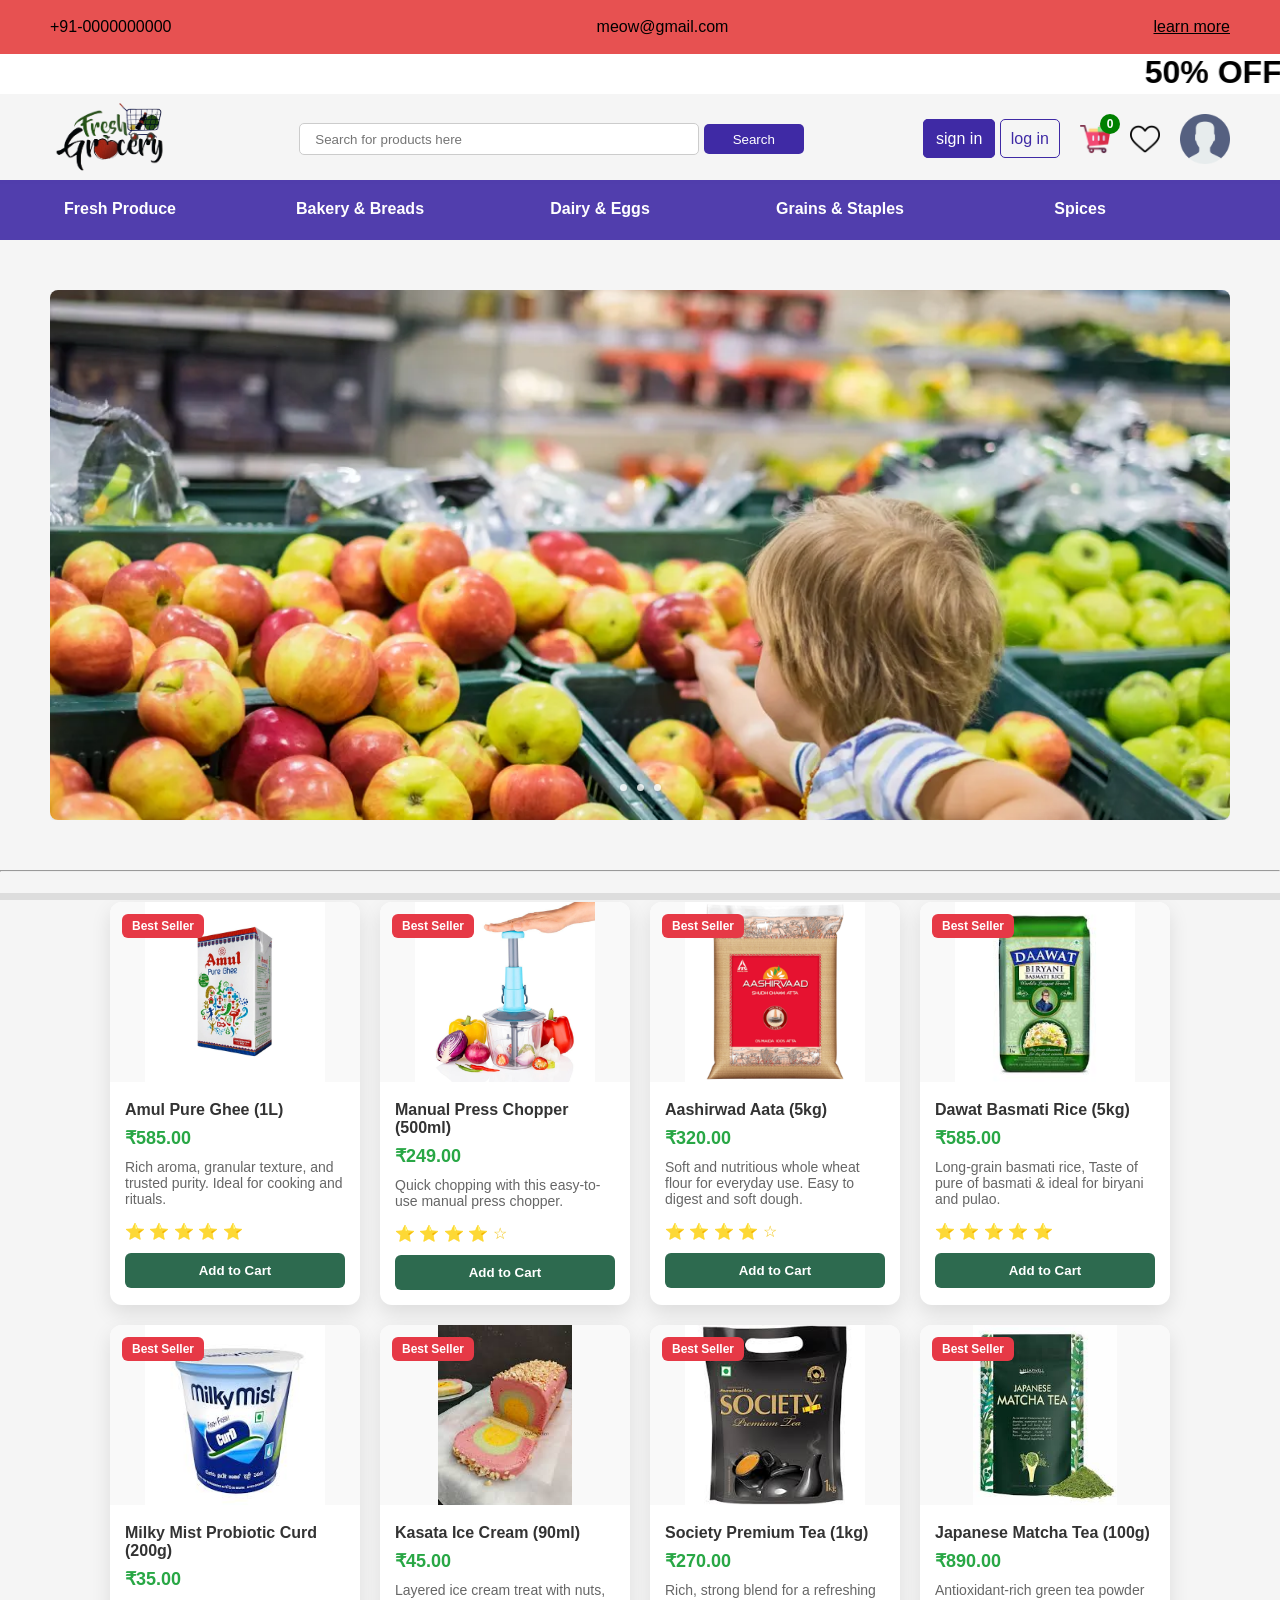
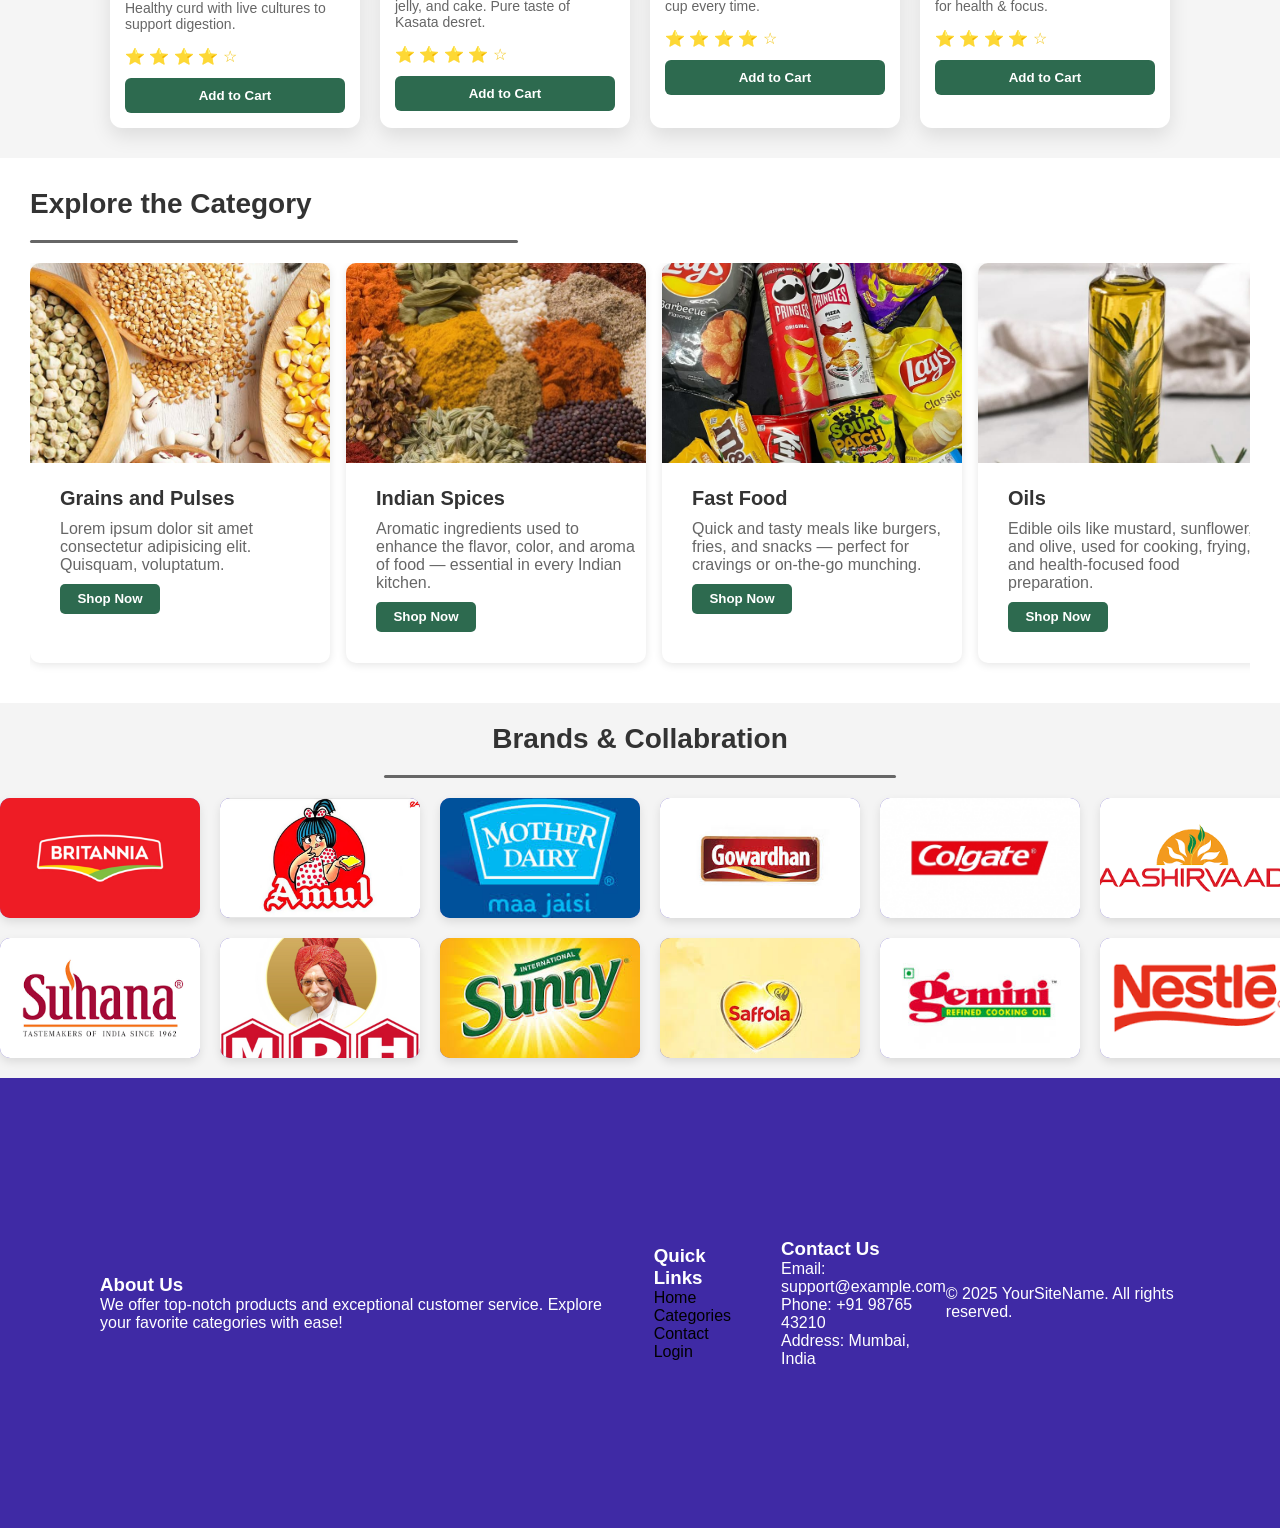
==== index.html @ 2271f82d "dikshita's commit" ====
<!DOCTYPE html>
<html lang="en">

<head>
    <meta charset="UTF-8">
    <meta name="viewport" content="width=device-width, initial-scale=1.0">
    <title>home</title>
</head>
<link rel="stylesheet" href="style.css">

<body>
    <header>
        <div class="top">
            <p><a href="tel:+91-0000000000">+91-0000000000</a></p>
            <p><a href="mailto:meow@gmail.com">meow@gmail.com</a></p>
            <p><a href="know_more.html" style="text-decoration: underline;">learn more</a></p>
        </div>
        <marquee>
            <h1>50% OFF ON 1st PURCHASE || FREE DILIVERY ABOVE 200/- || WISHING YOU ALL A VERY HAPPY INDEPENDENCE DAY
            </h1>
        </marquee>
        <div class="bottom">
            <div class="logo">
                <img src="logo.png" alt="logo">
                <!-- <h1>Grocery in minute</h1> -->
            </div>
            <div class="search">
                <input type="text" id="searchBar" placeholder="Search for products here" class="search-bar">
                <button class="btn" onclick="filterCards()">Search</button>
            </div>
            <div class="user-end">
                <div class="user-links">
                    <a href="#" class="ctn1">sign in</a>
                    <a href="#" class="ctn2">log in</a>
                </div>
                <div class="icons">
                    <a href="#" class="cart">
                        <img src="cart.png" alt="cart">
                        <div class="pop">0</div>
                    </a>
                    <a href="#" class="like"><img src="like.png" alt="like"></a>
                </div>
                <div class="user-profile">
                    <img src="user.png" alt="user profile">
                    <div class="profile-dropdown">
                        <img src="user.png" alt="user profile">
                        <a href="#">Profile</a>
                        <a href="#">Orders</a>
                        <a href="#">Wishlist</a>
                        <a href="#">Settings</a>
                        <a href="#" class="ctn1">Logout</a>
                    </div>
                </div>
            </div>
            <!-- <div class="menu">
                <div class="line1"></div>
                <div class="line2"></div>
                <div class="line3"></div>
            </div> -->
    </header>
    <nav>
        <ul>
            <li><a href="#">Fresh Produce</a></li>
            <li><a href="bakerynbread.html">Bakery & Breads</a></li>
            <li><a href="#">Dairy & Eggs</a></li>
            <li><a href="#">Grains & Staples</a></li>
            <li><a href="#">Spices</a></li>
            <li><a href="#">Snackes</a></li>
            <li><a href="#">Oils & Sauces</a></li>
            <li><a href="#">Sweets & Chocolates</a></li>
            <li><a href="#">Beverages</a></li>
            <li><a href="#">Household Essentails</a></li>
            <li><a href="#">Personal care</a></li>
        </ul>
    </nav>
    <div class="responsive-nav">

    </div>
    <div class="responsive-search search">
        <input type="text" placeholder="Search for products here" class="search-bar" style="width: 50%; padding: 10px;">
        <button class="btn">Search</button>
        <div class="user-links" style="width: 35%;">
            <a href="#" class="btn"
                style="padding: 3px 3px 3px 12px; background-color: white; border:2px solid rgb(63, 42, 165); color:  rgb(63, 42, 165);">sign
                in</a>
            <a href="#" class="btn"
                style="padding: 3px 3px 3px 12px; background-color: white; border:2px solid rgb(63, 42, 165); color:  rgb(63, 42, 165);">log
                in</a>
        </div>
    </div>

    <div class="search-result">
        <div class="product-card" data-keywords="one">
            <div class="best-seller-badge">Best Seller</div>
            <img src="bs1.png" alt="Grocery Product" class="product-image">
            <div class="product-details">
                <div class="product-name">Amul Pure Ghee (1L)</div>
                <div class="product-price">₹585.00</div>
                <p class="description">Rich aroma, granular texture, and trusted purity. Ideal for cooking and
                    rituals.</p>
                <div class="stars">⭐ ⭐ ⭐ ⭐ ⭐</div>
                <button class="add-to-cart">Add to Cart</button>
            </div>
        </div>
        <div class="product-card" data-keywords="two">
            <div class="best-seller-badge">Best Seller</div>
            <img src="bs2.png" alt="Grocery Product" class="product-image">
            <div class="product-details">
                <div class="product-name">Manual Press Chopper (500ml)</div>
                <div class="product-price">₹249.00</div>
                <p class="description">Quick chopping with this easy-to-use manual press chopper.</p>
                <div class="stars">⭐ ⭐ ⭐ ⭐ ☆</div>
                <button class="add-to-cart">Add to Cart</button>
            </div>
        </div>
        <div class="product-card" data-keywords="three">
            <div class="best-seller-badge">Best Seller</div>
            <img src="bs3.png" alt="Aashirwad Aata" class="product-image">
            <div class="product-details">
                <div class="product-name">Aashirwad Aata (5kg)</div>
                <div class="product-price">₹320.00</div>
                <p class="description">Soft and nutritious whole wheat flour for everyday use. Easy to digest and
                    soft dough.</p>
                <div class="stars">⭐ ⭐ ⭐ ⭐ ☆</div>
                <button class="add-to-cart">Add to Cart</button>
            </div>
        </div>

        <div class="product-card" data-keywords="three">
            <div class="best-seller-badge">Best Seller</div>
            <img src="bs4.png" alt="Dawat Rice" class="product-image">
            <div class="product-details">
                <div class="product-name">Dawat Basmati Rice (5kg)</div>
                <div class="product-price">₹585.00</div>
                <p class="description">Long-grain basmati rice, Taste of pure of basmati & ideal for biryani and
                    pulao. </p>
                <div class="stars">⭐ ⭐ ⭐ ⭐ ⭐</div>
                <button class="add-to-cart">Add to Cart</button>
            </div>
        </div>

        <div class="product-card" data-keywords="three">
            <div class="best-seller-badge">Best Seller</div>
            <img src="bs5.png" alt="Milky Mist Probiotic Curd" class="product-image">
            <div class="product-details">
                <div class="product-name">Milky Mist Probiotic Curd (200g)</div>
                <div class="product-price">₹35.00</div>
                <p class="description">Healthy curd with live cultures to support digestion.</p>
                <div class="stars">⭐ ⭐ ⭐ ⭐ ☆</div>
                <button class="add-to-cart">Add to Cart</button>
            </div>
        </div>

        <div class="product-card" data-keywords="three">
            <div class="best-seller-badge">Best Seller</div>
            <img src="bs6.png" alt="Kasata Ice Cream" class="product-image">
            <div class="product-details">
                <div class="product-name">Kasata Ice Cream (90ml)</div>
                <div class="product-price">₹45.00</div>
                <p class="description">Layered ice cream treat with nuts, jelly, and cake. Pure taste of Kasata
                    desret.</p>
                <div class="stars">⭐ ⭐ ⭐ ⭐ ☆</div>
                <button class="add-to-cart">Add to Cart</button>
            </div>
        </div>

        <div class="product-card" data-keywords="three">
            <div class="best-seller-badge">Best Seller</div>
            <img src="bs7.png" alt="Society Tea" class="product-image">
            <div class="product-details">
                <div class="product-name">Society Premium Tea (1kg)</div>
                <div class="product-price">₹270.00</div>
                <p class="description">Rich, strong blend for a refreshing cup every time.</p>
                <div class="stars">⭐ ⭐ ⭐ ⭐ ☆</div>
                <button class="add-to-cart">Add to Cart</button>
            </div>
        </div>

        <div class="product-card" data-keywords="three">
            <div class="best-seller-badge">Best Seller</div>
            <img src="bs8.png" alt="Matcha Tea" class="product-image">
            <div class="product-details">
                <div class="product-name">Japanese Matcha Tea (100g)</div>
                <div class="product-price">₹890.00</div>
                <p class="description">Antioxidant-rich green tea powder for health & focus.</p>
                <div class="stars">⭐ ⭐ ⭐ ⭐ ☆</div>
                <button class="add-to-cart">Add to Cart</button>
            </div>
        </div>

    </div>

    <section class="home-image-slider">
        <div class="slider-wrapper">
            <div class="img-slider">
                <img class="slide" id="slide1" src="s1.png"> <!-- change to image-->
                <img class="slide" id="slide2" src="s2.png">
                <img class="slide" id="slide3" src="s3.png">
            </div>
            <div class="slider-nav">
                <a href="#slide1"></a>
                <a href="#slide2"></a>
                <a href="#slide3"></a>
            </div>
        </div>

    </section>

    <hr>


    <div class="best-seller" id="best-seller">
        <div class="box">
            <div class="product-card" data-keywords="fresh">
                <div class="best-seller-badge">Best Seller</div>
                <img src="bs1.png" alt="Grocery Product" class="product-image">
                <div class="product-details">
                    <div class="product-name">Amul Pure Ghee (1L)</div>
                    <div class="product-price">₹585.00</div>
                    <p class="description">Rich aroma, granular texture, and trusted purity. Ideal for cooking and
                        rituals.</p>
                    <div class="stars">⭐ ⭐ ⭐ ⭐ ⭐</div>
                    <button class="add-to-cart">Add to Cart</button>
                </div>
            </div>
            <div class="product-card" data-keywords="organic">
                <div class="best-seller-badge">Best Seller</div>
                <img src="bs2.png" alt="Grocery Product" class="product-image">
                <div class="product-details">
                    <div class="product-name">Manual Press Chopper (500ml)</div>
                    <div class="product-price">₹249.00</div>
                    <p class="description">Quick chopping with this easy-to-use manual press chopper.</p>
                    <div class="stars">⭐ ⭐ ⭐ ⭐ ☆</div>
                    <button class="add-to-cart">Add to Cart</button>
                </div>
            </div>
            <div class="product-card" data-keywords="tomatoes">
                <div class="best-seller-badge">Best Seller</div>
                <img src="bs3.png" alt="Aashirwad Aata" class="product-image">
                <div class="product-details">
                    <div class="product-name">Aashirwad Aata (5kg)</div>
                    <div class="product-price">₹320.00</div>
                    <p class="description">Soft and nutritious whole wheat flour for everyday use. Easy to digest and
                        soft dough.</p>
                    <div class="stars">⭐ ⭐ ⭐ ⭐ ☆</div>
                    <button class="add-to-cart">Add to Cart</button>
                </div>
            </div>

            <div class="product-card">
                <div class="best-seller-badge">Best Seller</div>
                <img src="bs4.png" alt="Dawat Rice" class="product-image">
                <div class="product-details">
                    <div class="product-name">Dawat Basmati Rice (5kg)</div>
                    <div class="product-price">₹585.00</div>
                    <p class="description">Long-grain basmati rice, Taste of pure of basmati & ideal for biryani and
                        pulao. </p>
                    <div class="stars">⭐ ⭐ ⭐ ⭐ ⭐</div>
                    <button class="add-to-cart">Add to Cart</button>
                </div>
            </div>

            <div class="product-card">
                <div class="best-seller-badge">Best Seller</div>
                <img src="bs5.png" alt="Milky Mist Probiotic Curd" class="product-image">
                <div class="product-details">
                    <div class="product-name">Milky Mist Probiotic Curd (200g)</div>
                    <div class="product-price">₹35.00</div>
                    <p class="description">Healthy curd with live cultures to support digestion.</p>
                    <div class="stars">⭐ ⭐ ⭐ ⭐ ☆</div>
                    <button class="add-to-cart">Add to Cart</button>
                </div>
            </div>

            <div class="product-card">
                <div class="best-seller-badge">Best Seller</div>
                <img src="bs6.png" alt="Kasata Ice Cream" class="product-image">
                <div class="product-details">
                    <div class="product-name">Kasata Ice Cream (90ml)</div>
                    <div class="product-price">₹45.00</div>
                    <p class="description">Layered ice cream treat with nuts, jelly, and cake. Pure taste of Kasata
                        desret.</p>
                    <div class="stars">⭐ ⭐ ⭐ ⭐ ☆</div>
                    <button class="add-to-cart">Add to Cart</button>
                </div>
            </div>

            <div class="product-card">
                <div class="best-seller-badge">Best Seller</div>
                <img src="bs7.png" alt="Society Tea" class="product-image">
                <div class="product-details">
                    <div class="product-name">Society Premium Tea (1kg)</div>
                    <div class="product-price">₹270.00</div>
                    <p class="description">Rich, strong blend for a refreshing cup every time.</p>
                    <div class="stars">⭐ ⭐ ⭐ ⭐ ☆</div>
                    <button class="add-to-cart">Add to Cart</button>
                </div>
            </div>

            <div class="product-card">
                <div class="best-seller-badge">Best Seller</div>
                <img src="bs8.png" alt="Matcha Tea" class="product-image">
                <div class="product-details">
                    <div class="product-name">Japanese Matcha Tea (100g)</div>
                    <div class="product-price">₹890.00</div>
                    <p class="description">Antioxidant-rich green tea powder for health & focus.</p>
                    <div class="stars">⭐ ⭐ ⭐ ⭐ ☆</div>
                    <button class="add-to-cart">Add to Cart</button>
                </div>
            </div>

        </div>
    </div>

    <div class="shopping-categories">
        <h1>Explore the Category</h1>
        <div class="line"></div>
        <div class="slider">
            <div class="category">
                <img src="c1.png" alt="Category 1">
                <div class="content-box">
                    <h3>Grains and Pulses</h3>
                    <p>Lorem ipsum dolor sit amet consectetur adipisicing elit. Quisquam, voluptatum.</p>
                    <button class="btn">Shop Now</button>
                </div>
            </div>
            <div class="category">
                <img src="c2.png" alt="Category 2">
                <div class="content-box">
                    <h3>Indian Spices</h3>
                    <p>Aromatic ingredients used to enhance the flavor, color, and aroma of food — essential in every
                        Indian kitchen.</p>
                    <button class="btn">Shop Now</button>
                </div>
            </div>
            <div class="category">
                <img src="c3.png" alt="Category 3">
                <div class="content-box">
                    <h3>Fast Food</h3>
                    <p>Quick and tasty meals like burgers, fries, and snacks — perfect for cravings or on-the-go
                        munching.</p>
                    <button class="btn">Shop Now</button>
                </div>
            </div>
            <div class="category">
                <img src="c4.png" alt="Category 4">
                <div class="content-box">
                    <h3>Oils</h3>
                    <p>Edible oils like mustard, sunflower, and olive, used for cooking, frying, and health-focused food
                        preparation.</p>
                    <button class="btn">Shop Now</button>
                </div>
            </div>
            <div class="category">
                <img src="c5.png" alt="Category 5">
                <div class="content-box">
                    <h3>Sweets</h3>
                    <p>Traditional and modern desserts made with love — from laddoos to chocolates, perfect for every
                        celebration.</p>
                    <button class="btn">Shop Now</button>
                </div>
            </div>
            <div class="category">
                <img src="c6.png" alt="Category 1">
                <div class="content-box">
                    <h3>Juices</h3>
                    <p>Refreshing drinks made from fruits and vegetables — rich in vitamins and great for hydration.</p>
                    <button class="btn">Shop Now</button>
                </div>
            </div>
            <div class="category">
                <img src="c7.png" alt="Category 2">
                <div class="content-box">
                    <h3>Home Cleaning Products</h3>
                    <p>Home Cleaning Products</p>
                    <button class="btn">Shop Now</button>
                </div>
            </div>
            <div class="category">
                <img src="c8.png" alt="Category 3">
                <div class="content-box">
                    <h3>Skin Care</h3>
                    <p>Products designed to nourish, protect, and enhance your skin — from moisturizers to herbal face
                        packs.</p>
                    <button class="btn">Shop Now</button>
                </div>
            </div>
        </div>
    </div>

    <section class="auto-scroll-slider">
        <h1>Brands & Collabration</h1>
        <div class="line"></div>
        <div class="scroll-track" id="scroll-track">
            <div class="card"><img src="b1.png" alt=""></div>
            <div class="card"><img src="b2.png" alt=""></div>
            <div class="card"><img src="b3.png" alt=""></div>
            <div class="card"><img src="b4.png" alt=""></div>
            <div class="card"><img src="b5.png" alt=""></div>
            <div class="card"><img src="b6.png" alt=""></div>
            <div class="card"><img src="b7.png" alt=""></div>
            <div class="card"><img src="b8.png" alt=""></div>
            <div class="card"><img src="b9.png" alt=""></div>
            <div class="card"><img src="b10.png" alt=""></div>
            <div class="card"><img src="b1.png" alt=""></div>
            <div class="card"><img src="b2.png" alt=""></div>
            <div class="card"><img src="b3.png" alt=""></div>
            <div class="card"><img src="b4.png" alt=""></div>
            <div class="card"><img src="b5.png" alt=""></div>
            <div class="card"><img src="b6.png" alt=""></div>
            <div class="card"><img src="b7.png" alt=""></div>
            <div class="card"><img src="b8.png" alt=""></div>
            <div class="card"><img src="b9.png" alt=""></div>
            <div class="card"><img src="b10.png" alt=""></div>
        </div>
        <div class="scroll-track2" id="scroll-track">
            <div class="card"><img src="b10.png" alt=""></div>
            <div class="card"><img src="b12.png" alt=""></div>
            <div class="card"><img src="b13.png" alt=""></div>
            <div class="card"><img src="b14.png" alt=""></div>
            <div class="card"><img src="b15.png" alt=""></div>
            <div class="card"><img src="b16.png" alt=""></div>
            <div class="card"><img src="b17.png" alt=""></div>
            <div class="card"><img src="b18.png" alt=""></div>
            <div class="card"><img src="b19.png" alt=""></div>
            <div class="card"><img src="b20.png" alt=""></div>
            <div class="card"><img src="b10.png" alt=""></div>
            <div class="card"><img src="b12.png" alt=""></div>
            <div class="card"><img src="b13.png" alt=""></div>
            <div class="card"><img src="b14.png" alt=""></div>
            <div class="card"><img src="b15.png" alt=""></div>
            <div class="card"><img src="b16.png" alt=""></div>
            <div class="card"><img src="b17.png" alt=""></div>
            <div class="card"><img src="b18.png" alt=""></div>
            <div class="card"><img src="b19.png" alt=""></div>
            <div class="card"><img src="b20.png" alt=""></div>
        </div>
    </section>

    <footer class="site-footer">
        <div class="footer-container">
            <div class="footer-section about">
                <h3>About Us</h3>
                <p>We offer top-notch products and exceptional customer service. Explore your favorite categories with
                    ease!</p>
            </div>

            <div class="footer-section links">
                <h3>Quick Links</h3>
                <ul>
                    <li><a href="#">Home</a></li>
                    <li><a href="#">Categories</a></li>
                    <li><a href="#">Contact</a></li>
                    <li><a href="#">Login</a></li>
                </ul>
            </div>

            <div class="footer-section contact">
                <h3>Contact Us</h3>
                <p>Email: support@example.com</p>
                <p>Phone: +91 98765 43210</p>
                <p>Address: Mumbai, India</p>
            </div>
        </div>

        <div class="footer-bottom">
            <p>&copy; 2025 YourSiteName. All rights reserved.</p>
        </div>
    </footer>
    <div class="progress-container">
        <div class="progress-bar" id="progressBar"></div>
    </div>

    <script>
        document.addEventListener("DOMContentLoaded", function () {
            const menu = document.querySelector(".menu");
            const nav = document.querySelector("nav");

            if (menu) {
                menu.addEventListener("click", () => {
                    nav.classList.toggle("active");
                });
            }

            window.addEventListener("scroll", () => {
                const scrollTop = document.documentElement.scrollTop || document.body.scrollTop;
                const scrollHeight = document.documentElement.scrollHeight - document.documentElement.clientHeight;
                const scrollPercent = (scrollTop / scrollHeight) * 100;
                document.getElementById('progressBar').style.width = scrollPercent + '%';
            });

            // Enhanced search functionality
            const searchBar = document.getElementById("searchBar");
            const searchBtn = document.querySelector(".search .btn");
            
            if (searchBar && searchBtn) {
                searchBtn.addEventListener("click", filterCards);
                searchBar.addEventListener("keyup", function(event) {
                    if (event.key === "Enter") {
                        filterCards();
                    }
                });
            }
        });

        function filterCards() {
            const input = document.getElementById("searchBar").value.toLowerCase().trim();
            const allCards = document.querySelectorAll(".product-card");
            const searchResultSection = document.querySelector(".search-result");
            let hasMatches = false;

            allCards.forEach(card => {
                const keywords = card.getAttribute("data-keywords") ? card.getAttribute("data-keywords").toLowerCase() : "";
                const productName = card.querySelector(".product-name") ? card.querySelector(".product-name").textContent.toLowerCase() : "";
                const productDesc = card.querySelector(".description") ? card.querySelector(".description").textContent.toLowerCase() : "";
                
                if (keywords.includes(input) || productName.includes(input) || productDesc.includes(input)) {
                    card.style.display = "block";
                    hasMatches = true;
                } else {
                    card.style.display = "none";
                }
            });

            // Show/hide search results section based on input
            if (searchResultSection) {
                if (input.length > 0) {
                    searchResultSection.style.display = "block";
                    if (!hasMatches) {
                        searchResultSection.innerHTML = '<p class="no-results">No products found matching your search.</p>';
                    }
                } else {
                    searchResultSection.style.display = "none";
                }
            }
        }
    </script>
</body>
</html>
---- style.css ----
@import url('https://fonts.googleapis.com/css2?family=Ancizar+Serif:ital,wght@0,300..900;1,300..900&family=Grand+Hotel&display=swap');

* {
    padding: 0;
    margin: 0;
    box-sizing: border-box;
    font-family: 'Segoe UI', sans-serif;
}

.line {
    width: 40%;
    height: 3px;
    border-radius: 1rem;
    background-color: #666;
    margin: 20px auto;
    margin-left: 0;
}

li {
    list-style: none;
}

a {
    text-decoration: none;
    color: black;
}

header {
    width: 100%;
    height: 180px;

}

header .top {
    width: 100%;
    height: 30%;
    display: flex;
    justify-content: space-between;
    align-items: center;
    padding: 10px 50px;
    background-color: rgb(231, 81, 81);
}
header marquee{
    height: 20%;
    width: 100%;
}

header .bottom {
    width: 100%;
    height: 50%;
    display: flex;
    justify-content: space-between;
    align-items: center;
    padding: 10px 50px;
    background-color: whitesmoke;
}

header .logo img {
    width: 130px;
    height: auto;
}

header .logo h1 {
    font-family: "Grand Hotel", cursive;
    word-spacing: 4px;
    font-weight: 1000;
    font-style: normal;
}

header .user-end {
    display: flex;
    align-items: center;
    gap: 20px;
}

.search-bar {
    width: 400px;
    height: 30px;
    border-radius: 5px;
    border: 1px solid #ccc;
    padding: 15px;
}

.icons {
    display: flex;
    align-items: center;
    gap: 20px;
}

.cart {
    width: 30px;
    height: 30px;
    border-radius: 50%;
    display: flex;
    justify-content: center;
    align-items: center;
}

.cart img {
    width: 100%;
    height: 100%;
}

.icons {
    display: flex;
    gap: 20px;
    align-items: center;
    position: relative;
}

.icons a {
    position: relative;
    display: inline-block;
}

.icons img {
    width: 30px;
    height: 30px;
}

.pop {
    position: absolute;
    top: -10px;
    right: -10px;
    background-color: green;
    color: white;
    font-size: 12px;
    font-weight: bold;
    border-radius: 50%;
    width: 20px;
    height: 20px;
    display: flex;
    align-items: center;
    justify-content: center;
}


.like {
    width: 30px;
    height: 30px;
    border-radius: 50%;
    display: flex;
    justify-content: center;
    align-items: center;
}

.like img {
    width: 100%;
    height: 100%;
}

.user-profile {
    width: 50px;
    height: 50px;
    border-radius: 50%;
    display: flex;
    justify-content: center;
    align-items: center;
}

.menu {
    display: none;
    width: 25px;
    height: 50px;
    cursor: pointer;
    border-radius: 2rem;
    margin-top: 20px;
}

.line1,
.line2,
.line3 {
    width: 100%;
    height: 2px;
    background: #000;
    margin: 5px 0;
}

.search-result{
    background-color: white;
    height: auto;
    width: 100%;
    display: none;
}


@media (max-width: 768px) {


    header {
        width: 100%;
        height: 80px;

    }

    header .bottom {
        width: 100%;
    }

    header .logo img {
        width: 100px;
    }

    header .user-end {
        display: none;
    }

    .search {
        display: flex;
        gap: 10px;
    }

    .search-bar {
        width: 50%;
    }

    .like {
        display: none;
    }

    .menu {
        display: block;
    }

    .line1,
    .line2,
    .line3 {
        display: block;
    }

    .menu {
        display: block;
    }

    .line1,
    .line2,
    .line3 {
        display: block;
    }



}


.user-profile img {
    width: 100%;
    height: 100%;
}

.profile-dropdown {
    display: none;
    width: 200px;
    height: 350px;
    position: absolute;
    top: 60px;
    right: 50px;
    z-index: 20;
    background-color: white;
    border-radius: 5px;
    box-shadow: 0 2px 10px rgba(0, 0, 0, 0.1);
    padding: 30px;
}

.profile-dropdown img {
    height: 100px;
    width: 100px;
}

.profile-dropdown a {
    color: #000;
    font-weight: 600;
    font-size: 18px;
}


.user-profile:hover .profile-dropdown {
    display: flex;
    flex-direction: column;
    align-items: center;
    justify-content: center;
    gap: 20px;
}


.btn {
    width: 100px;
    height: 30px;
    border-radius: 5px;
    border: none;
    background-color: rgb(63, 42, 165);
    color: white;
    cursor: pointer;

}

.ctn1 {
    width: 100px;
    height: 30px;
    border-radius: 5px;
    border: 1px solid rgb(63, 42, 165);
    background-color: rgb(63, 42, 165);
    color: white;
    cursor: pointer;
    padding: 10px 12px;
}

.ctn1:hover {
    background-color: rgb(42, 63, 165);
}

.ctn2 {
    width: 100px;
    height: 30px;
    border-radius: 5px;
    border: 1px solid rgb(63, 42, 165);
    background-color: none;
    color: rgb(63, 42, 165);
    cursor: pointer;
    padding: 10px;
}

nav {
    width: 100%;
    height: 60px;
    background-color: rgba(63, 42, 165, 0.9);
    position: sticky;
    top: 0;
    z-index: 10;
    overflow-x: auto;
    white-space: nowrap;
    scrollbar-width: none;
    /* Firefox */
    -ms-overflow-style: none;
    /* IE and Edge */
    display: flex;
    align-items: center;
}


nav ul {
    display: flex;
    flex-wrap: nowrap;
    height: 100%;
    padding: 20px;
    align-items: center;
    gap: 40px;
}

nav ul li {
    width: 200px;
    height: 100%;
    text-align: center;
}

nav ul li a {
    font-weight: 800;
    color: white;
    width: 100%;
    height: 100%;
}

.responsive-search {
    display: none;
}

.home-image-slider {
    width: 100%;
    height: 70vh;
    background-color: whitesmoke;
    padding: 50px;
    position: relative;

}

.slider-wrapper {
    width: 100%;
    height: 100%;
    display: flex;
    align-items: center;
    justify-content: center;
    overflow: hidden;
    position: relative;
}

.img-slider {
    width: 100%;
    height: 100%;
    scrollbar-width: none;
    -ms-overflow-style: none;
    display: flex;
    overflow-x: auto;
    aspect-ratio: 16/9;
    scroll-snap-type: x mandatory;
    border-radius: 0.5rem;
    box-shadow: 0 1.5px 3px rgba(0, 0, 0, 0.1);
}

.slider-nav {
    position: absolute;
    top: 90%;
    left: 0;
    right: 0;
    bottom: 5px;
    display: flex;
    align-items: flex-end;
    justify-content: center;
    gap: 10px;
    transform: translateY(-50%);
}

.slider-nav a {
    width: 7px;
    height: 7px;
    background-color: rgba(255, 255, 255, 0.8);
    border-radius: 50%;
    display: flex;
    justify-content: center;
    align-items: center;
    box-shadow: 0 1.5px 3px rgba(0, 0, 0, 0.1);
    transition: all 0.3s ease;
}

.slider-nav a:hover {
    background-color: #757474;
}

.slider-nav a.active {
    background-color: #333;
}

.home-image-slider img {
    flex: 1 0 100%;
    scroll-snap-align: start;
    width: 100%;
    height: 100%;
    object-fit: cover;
}





.shopping-categories {
    padding: 30px;
}

.shopping-categories h1 {
    font-size: 28px;
    margin-bottom: 20px;
    text-align: left;
    color: #333;
}

.slider {
    display: flex;
    overflow-x: auto;
    scroll-behavior: smooth;
    gap: 16px;
    padding-bottom: 10px;
    scrollbar-width: none;
    -ms-overflow-style: none;
}

.category {
    flex: 0 0 auto;
    width: 150px;
    background: white;
    border-radius: 10px;
    box-shadow: 0 2px 8px rgba(0, 0, 0, 0.1);
    text-align: center;
    padding: 10px;
}

.best-seller {
    padding: 30px;
    background-color: whitesmoke;
}

.product-card {
    width: 250px;
    background-color: #fff;
    border-radius: 12px;
    box-shadow: 0 8px 20px rgba(0, 0, 0, 0.1);
    overflow: hidden;
    position: relative;
    transition: transform 0.2s;
}

.product-card:hover {
    transform: translateY(-5px);
}

.best-seller-badge {
    position: absolute;
    top: 12px;
    left: 12px;
    background-color: #e63946;
    color: #fff;
    padding: 5px 10px;
    font-size: 12px;
    font-weight: bold;
    border-radius: 6px;
}

.product-image {
    width: 100%;
    height: 180px;
    object-fit: contain;
    background-color: #f9f9f9;
}

.product-details {
    padding: 15px;
}

.product-name {
    font-size: 16px;
    font-weight: 600;
    margin-bottom: 8px;
    color: #333;
}

.product-price {
    color: #28a745;
    font-size: 18px;
    font-weight: bold;
    margin-bottom: 10px;
}

.stars {
    color: #f1c40f;
    margin-bottom: 12px;
}

.description {
    font-size: 14px;
    color: #666;
    margin-bottom: 15px;
}

.add-to-cart {
    display: block;
    width: 100%;
    padding: 10px;
    background-color: #2d6a4f;
    color: white;
    text-align: center;
    border: none;
    border-radius: 6px;
    cursor: pointer;
    font-weight: 600;
    transition: background-color 0.2s;
}

.add-to-cart:hover {
    background-color: #1b4332;
}

.best-seller h1 {
    font-size: 28px;
    margin-bottom: 20px;
    text-align: center;
    color: #333;
}

.best-seller .box {
    display: flex;
    flex-wrap: wrap;
    justify-content: center;
    gap: 20px;
}

.category {
    width: 300px;
    height: 400px;
    padding: 0;
}

.category img {
    width: 100%;
    height: 50%;
    border-radius: 10px 10px 0 0;
    object-fit: cover;
}

.category .content-box {
    padding: 10px;
    padding-left: 30px;
    text-align: left;
}

.category h3 {
    font-size: 20px;
    margin: 10px 0;
    color: #333;
}

.category p {
    font-size: 16px;
    color: #666;
    margin-bottom: 10px;
}

.category .btn {
    width: 100px;
    height: 30px;
    border-radius: 5px;
    border: none;
    background-color: #2d6a4f;
    color: white;
    font-weight: bold;
    cursor: pointer;
    text-align: center;
    line-height: 30px;
}






/* Main container */
.auto-scroll-slider {
    width: 100%;
    overflow: hidden;
    background: #f4f4f4;
    padding: 20px 0;
}

.auto-scroll-slider h1 {
    font-size: 28px;
    margin-bottom: 20px;
    text-align: center;
    color: #333;
    padding: 0 20px;
}

.auto-scroll-slider .line {
    width: 40%;
    height: 3px;
    border-radius: 1rem;
    background-color: #666;
    margin: 20px auto;
}

/* Scroll track that slides */
.scroll-track {
    display: flex;
    gap: 20px;
    animation: scrollLeft 50s linear infinite;
    width: max-content;
    margin: 20px 0;
}

.scroll-track2 {
    display: flex;
    gap: 20px;
    animation: scrollRight 50s linear infinite;
    width: max-content;
}

/* Individual items */
.card {
    flex: 0 0 auto;
    width: 200px;
    height: 120px;
    background-color: #6a5acd;
    color: white;
    font-weight: bold;
    font-size: 18px;
    display: flex;
    align-items: center;
    justify-content: center;
    border-radius: 10px;
    box-shadow: 0 4px 10px rgba(0, 0, 0, 0.1);
    white-space: nowrap;
}

.auto-scroll-slider .card img {
    width: 100%;
    height: 100%;
    border-radius: 10px;
    object-fit: cover;
}

/* Pause animation on hover */
.auto-scroll-slider:hover .scroll-track {
    animation-play-state: paused;
}

.auto-scroll-slider:hover .scroll-track2 {
    animation-play-state: paused;
}

/* Keyframes for horizontal scrolling */
@keyframes scrollLeft {
    0% {
        transform: translateX(0);
    }

    100% {
        transform: translateX(-50%);
    }
}

@keyframes scrollRight {
    0% {
        transform: translateX(-50%);
    }

    100% {
        transform: translateX(0);
    }
}



footer {
    width: 100%;
    height: 50vh;
    background-color: rgb(63, 42, 165);
    color: white;
    padding: 30px 100px;
    display: flex;
    justify-content: center;
    align-items: center;
}

footer .footer-container {
    width: 100%;
    display: flex;
    justify-content: space-between;
    align-items: center;
    gap: 50px;
}

.progress-container {
    position: fixed;
    bottom: 0;
    left: 0;
    width: 100%;
    height: 7px;
    background: #ddd;
    z-index: 1000;
}

.progress-bar {
    height: 100%;
    width: 0%;
    background: linear-gradient(to right, skyblue, blue);
    transition: width 0.1s ease-out;
}


/* Add at the bottom of your current CSS */

@media (max-width: 992px) {
    header {
        height: 200px;
    }
    header .top {
        padding: 1px 10px;
        gap: 10px;
    }

    header a {
        font-size: small;
    }

    header .bottom {
        
        padding: 1px 20px;

    }

    .search {
        display: none;
    }

    header .user-end {
        display: flex;
        gap: 10px;

    }

    header .user-end img {
        width: 30px;
        height: 30px;
    }

    .user-links {
        display: none;
    }

    .responsive-search .user-links {
        display: flex;
        align-items: center;
        gap: 10px;
    }

    .search-bar {
        width: 100%;
    }



    nav {
        height: auto;
        padding-bottom: 5px;
    }

    .responsive-search {
        display: flex;
        width: 100%;
        display: flex;
        align-items: center;
        justify-content: center;
        padding: 5px 5px;
    }


    .slider {
        gap: 10px;
    }

    .category {
        width: 80%;
    }

    footer {
        flex-direction: column;
        padding: 30px 40px;
        height: auto;
        text-align: center;
    }

    .footer-container {
        flex-direction: column;
        gap: 20px;

    }

    .slider-wrapper {
        padding: 10px;
    }

    .home-image-slider {
        padding: 0px;
        height: auto;
    }


    nav ul {
        padding: 0;
    }

    nav ul li {
        width: auto;
        padding: 10px 20px;
    }

    nav a {
        font-size: 16px;
        font-weight: 100;
    }
}
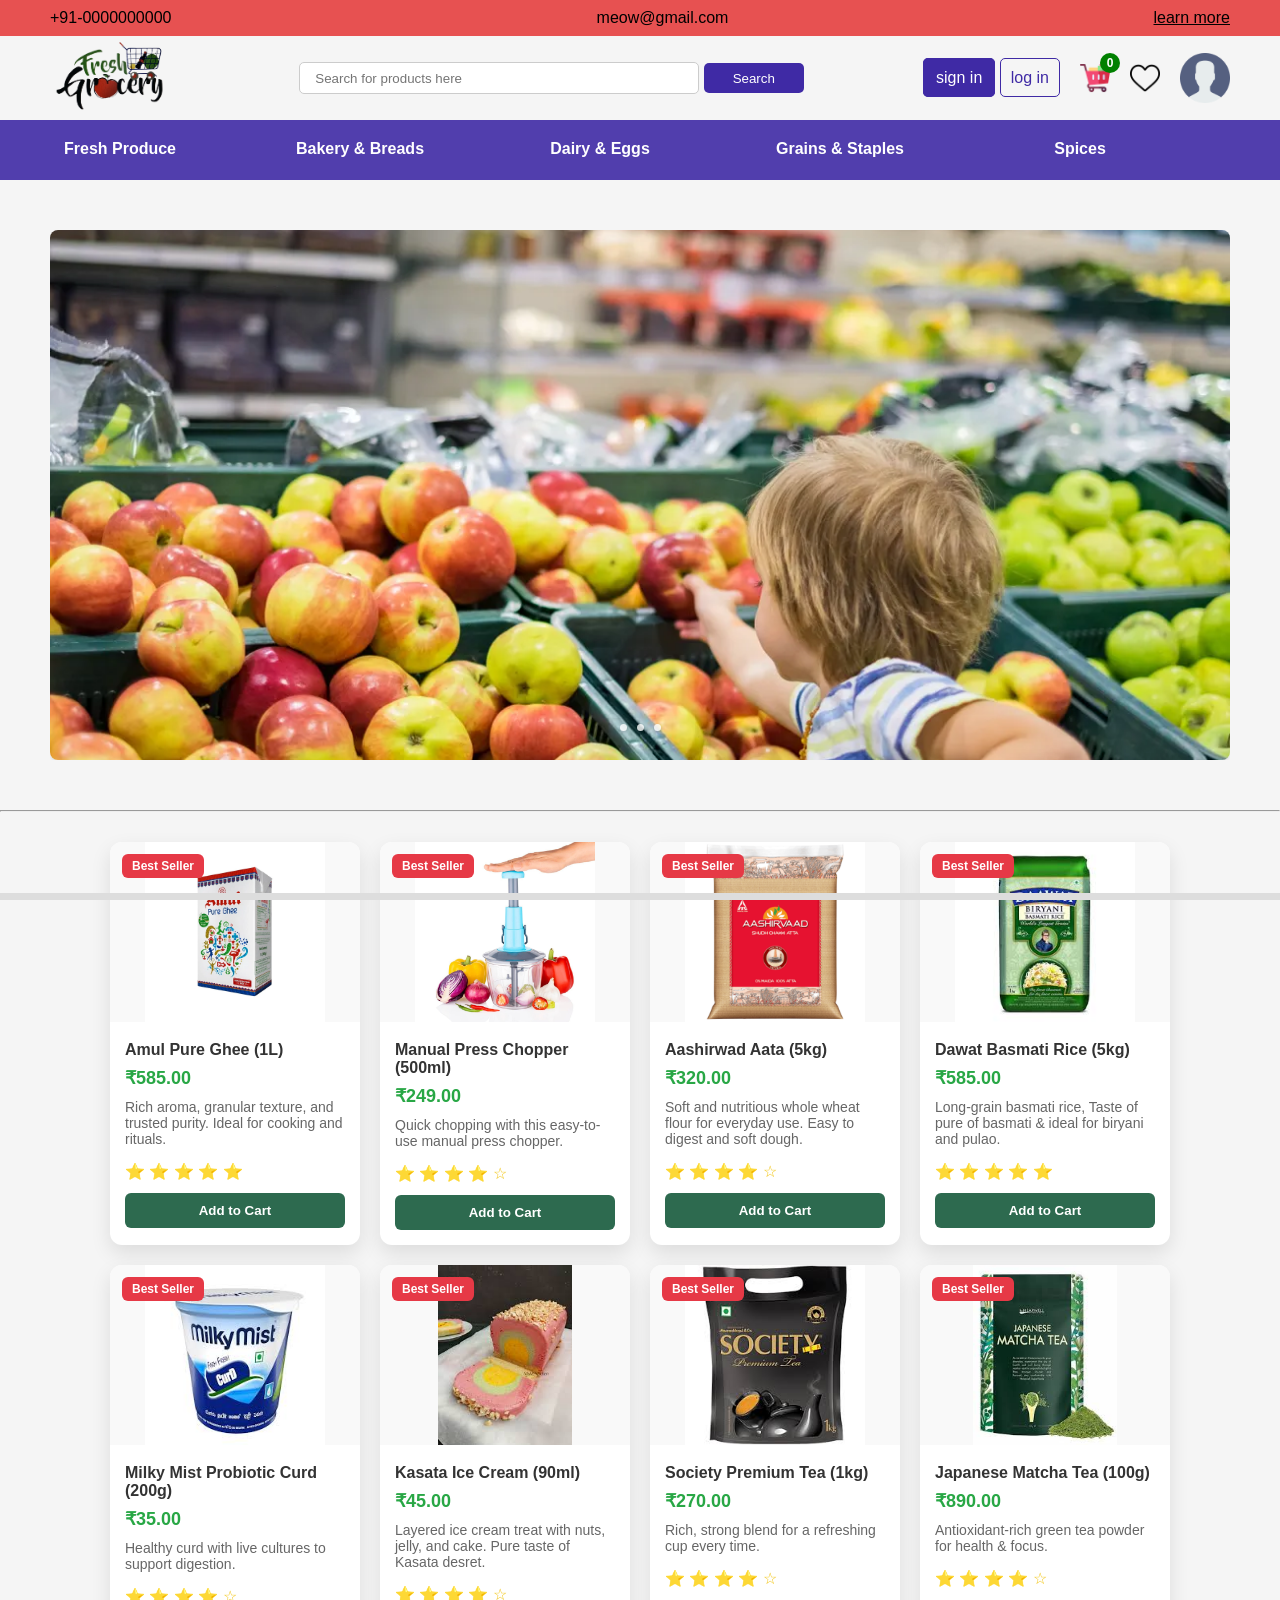
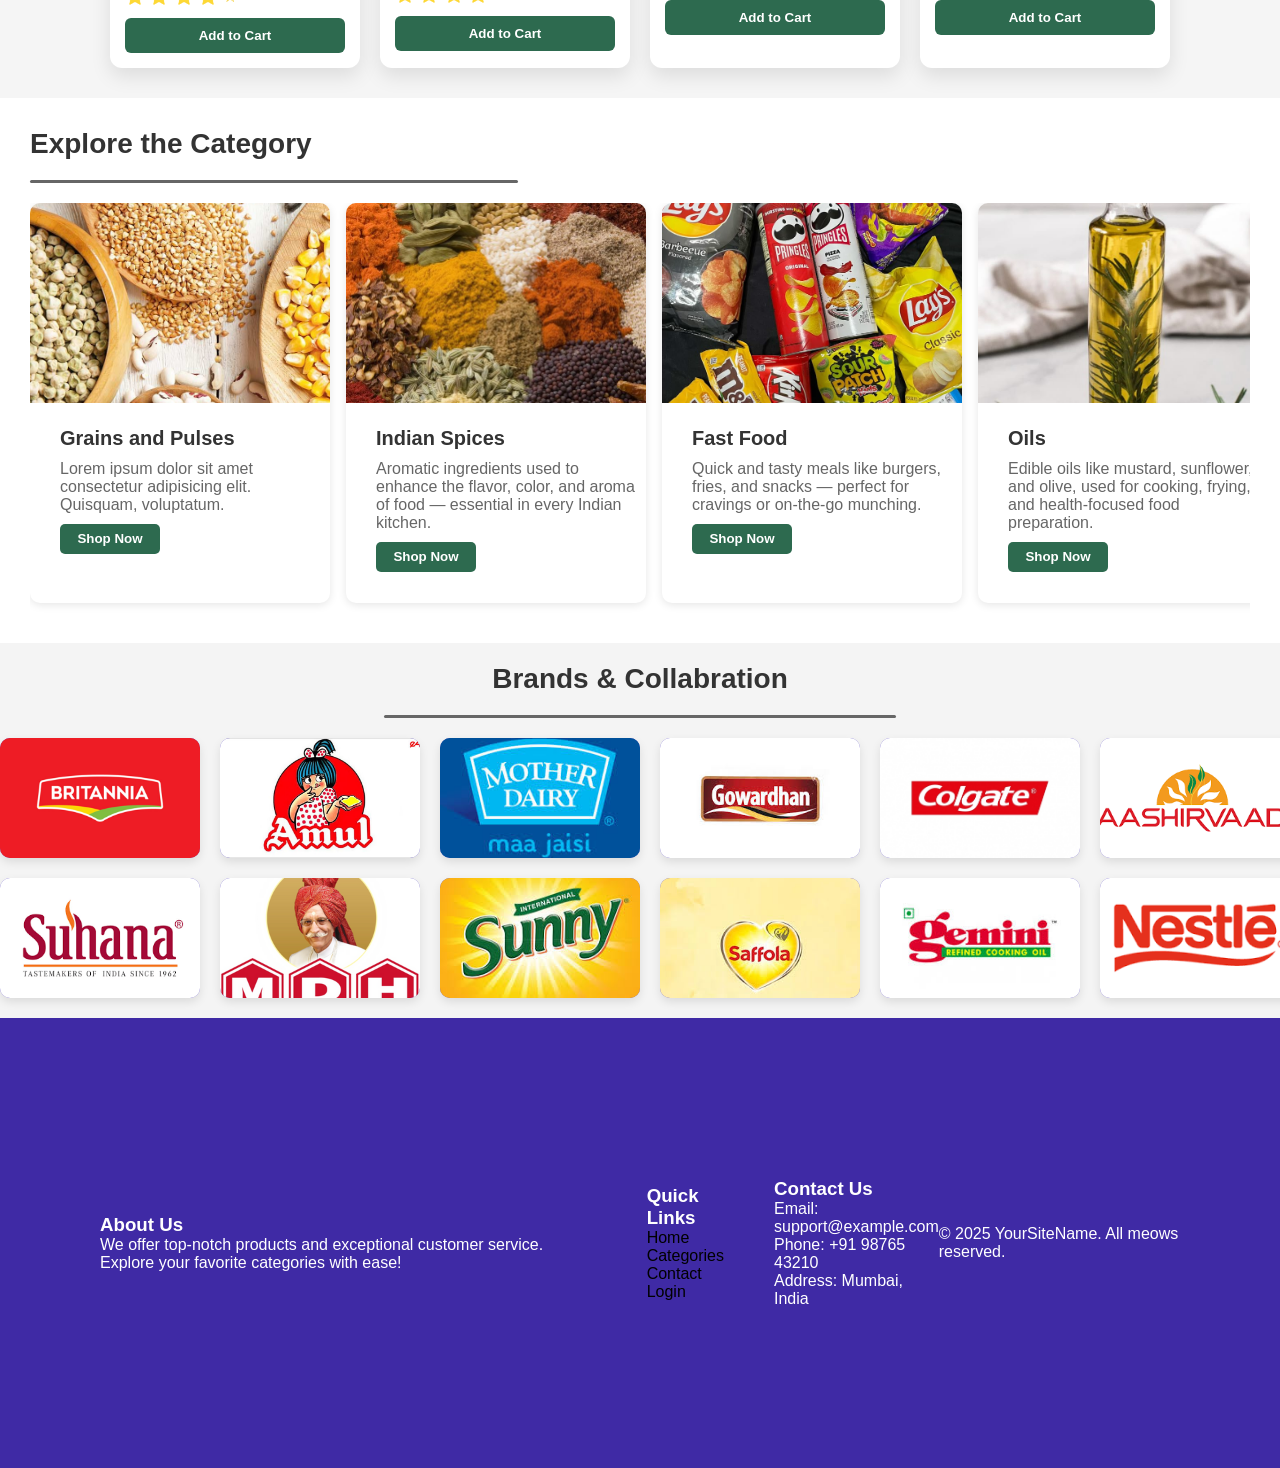
==== commit 81a1bb7f: "tabishcommit" ====
--- a/index.html
+++ b/index.html
@@ -4,7 +4,18 @@
 <head>
     <meta charset="UTF-8">
     <meta name="viewport" content="width=device-width, initial-scale=1.0">
-    <title>home</title>
+    <title>grocery</title>
+<!--<script>
+        window.onload = function() {
+            <?php
+            if (isset($_SESSION['just_signed_in']) && $_SESSION['just_signed_in']) {
+                echo 'alert("You\'re signed in, ' . $_SESSION['user'] . '!");';
+                unset($_SESSION['just_signed_in']);
+            }
+            ?>
+        };
+    </script> -->
+
 </head>
 <link rel="stylesheet" href="style.css">
 
@@ -15,23 +26,19 @@
             <p><a href="mailto:meow@gmail.com">meow@gmail.com</a></p>
             <p><a href="know_more.html" style="text-decoration: underline;">learn more</a></p>
         </div>
-        <marquee>
-            <h1>50% OFF ON 1st PURCHASE || FREE DILIVERY ABOVE 200/- || WISHING YOU ALL A VERY HAPPY INDEPENDENCE DAY
-            </h1>
-        </marquee>
         <div class="bottom">
             <div class="logo">
                 <img src="logo.png" alt="logo">
                 <!-- <h1>Grocery in minute</h1> -->
             </div>
             <div class="search">
-                <input type="text" id="searchBar" placeholder="Search for products here" class="search-bar">
-                <button class="btn" onclick="filterCards()">Search</button>
+                <input type="text" placeholder="Search for products here" class="search-bar">
+                <button class="btn">Search</button>
             </div>
             <div class="user-end">
                 <div class="user-links">
-                    <a href="#" class="ctn1">sign in</a>
-                    <a href="#" class="ctn2">log in</a>
+                    <a href="signin.php" class="ctn1">sign in</a>
+                    <a href="login.php" class="ctn2">log in</a>
                 </div>
                 <div class="icons">
                     <a href="#" class="cart">
@@ -89,107 +96,6 @@
         </div>
     </div>
 
-    <div class="search-result">
-        <div class="product-card" data-keywords="one">
-            <div class="best-seller-badge">Best Seller</div>
-            <img src="bs1.png" alt="Grocery Product" class="product-image">
-            <div class="product-details">
-                <div class="product-name">Amul Pure Ghee (1L)</div>
-                <div class="product-price">₹585.00</div>
-                <p class="description">Rich aroma, granular texture, and trusted purity. Ideal for cooking and
-                    rituals.</p>
-                <div class="stars">⭐ ⭐ ⭐ ⭐ ⭐</div>
-                <button class="add-to-cart">Add to Cart</button>
-            </div>
-        </div>
-        <div class="product-card" data-keywords="two">
-            <div class="best-seller-badge">Best Seller</div>
-            <img src="bs2.png" alt="Grocery Product" class="product-image">
-            <div class="product-details">
-                <div class="product-name">Manual Press Chopper (500ml)</div>
-                <div class="product-price">₹249.00</div>
-                <p class="description">Quick chopping with this easy-to-use manual press chopper.</p>
-                <div class="stars">⭐ ⭐ ⭐ ⭐ ☆</div>
-                <button class="add-to-cart">Add to Cart</button>
-            </div>
-        </div>
-        <div class="product-card" data-keywords="three">
-            <div class="best-seller-badge">Best Seller</div>
-            <img src="bs3.png" alt="Aashirwad Aata" class="product-image">
-            <div class="product-details">
-                <div class="product-name">Aashirwad Aata (5kg)</div>
-                <div class="product-price">₹320.00</div>
-                <p class="description">Soft and nutritious whole wheat flour for everyday use. Easy to digest and
-                    soft dough.</p>
-                <div class="stars">⭐ ⭐ ⭐ ⭐ ☆</div>
-                <button class="add-to-cart">Add to Cart</button>
-            </div>
-        </div>
-
-        <div class="product-card" data-keywords="three">
-            <div class="best-seller-badge">Best Seller</div>
-            <img src="bs4.png" alt="Dawat Rice" class="product-image">
-            <div class="product-details">
-                <div class="product-name">Dawat Basmati Rice (5kg)</div>
-                <div class="product-price">₹585.00</div>
-                <p class="description">Long-grain basmati rice, Taste of pure of basmati & ideal for biryani and
-                    pulao. </p>
-                <div class="stars">⭐ ⭐ ⭐ ⭐ ⭐</div>
-                <button class="add-to-cart">Add to Cart</button>
-            </div>
-        </div>
-
-        <div class="product-card" data-keywords="three">
-            <div class="best-seller-badge">Best Seller</div>
-            <img src="bs5.png" alt="Milky Mist Probiotic Curd" class="product-image">
-            <div class="product-details">
-                <div class="product-name">Milky Mist Probiotic Curd (200g)</div>
-                <div class="product-price">₹35.00</div>
-                <p class="description">Healthy curd with live cultures to support digestion.</p>
-                <div class="stars">⭐ ⭐ ⭐ ⭐ ☆</div>
-                <button class="add-to-cart">Add to Cart</button>
-            </div>
-        </div>
-
-        <div class="product-card" data-keywords="three">
-            <div class="best-seller-badge">Best Seller</div>
-            <img src="bs6.png" alt="Kasata Ice Cream" class="product-image">
-            <div class="product-details">
-                <div class="product-name">Kasata Ice Cream (90ml)</div>
-                <div class="product-price">₹45.00</div>
-                <p class="description">Layered ice cream treat with nuts, jelly, and cake. Pure taste of Kasata
-                    desret.</p>
-                <div class="stars">⭐ ⭐ ⭐ ⭐ ☆</div>
-                <button class="add-to-cart">Add to Cart</button>
-            </div>
-        </div>
-
-        <div class="product-card" data-keywords="three">
-            <div class="best-seller-badge">Best Seller</div>
-            <img src="bs7.png" alt="Society Tea" class="product-image">
-            <div class="product-details">
-                <div class="product-name">Society Premium Tea (1kg)</div>
-                <div class="product-price">₹270.00</div>
-                <p class="description">Rich, strong blend for a refreshing cup every time.</p>
-                <div class="stars">⭐ ⭐ ⭐ ⭐ ☆</div>
-                <button class="add-to-cart">Add to Cart</button>
-            </div>
-        </div>
-
-        <div class="product-card" data-keywords="three">
-            <div class="best-seller-badge">Best Seller</div>
-            <img src="bs8.png" alt="Matcha Tea" class="product-image">
-            <div class="product-details">
-                <div class="product-name">Japanese Matcha Tea (100g)</div>
-                <div class="product-price">₹890.00</div>
-                <p class="description">Antioxidant-rich green tea powder for health & focus.</p>
-                <div class="stars">⭐ ⭐ ⭐ ⭐ ☆</div>
-                <button class="add-to-cart">Add to Cart</button>
-            </div>
-        </div>
-
-    </div>
-
     <section class="home-image-slider">
         <div class="slider-wrapper">
             <div class="img-slider">
@@ -211,19 +117,18 @@
 
     <div class="best-seller" id="best-seller">
         <div class="box">
-            <div class="product-card" data-keywords="fresh">
+            <div class="product-card">
                 <div class="best-seller-badge">Best Seller</div>
                 <img src="bs1.png" alt="Grocery Product" class="product-image">
                 <div class="product-details">
                     <div class="product-name">Amul Pure Ghee (1L)</div>
                     <div class="product-price">₹585.00</div>
-                    <p class="description">Rich aroma, granular texture, and trusted purity. Ideal for cooking and
-                        rituals.</p>
+                    <p class="description">Rich aroma, granular texture, and trusted purity. Ideal for cooking and rituals.</p>
                     <div class="stars">⭐ ⭐ ⭐ ⭐ ⭐</div>
                     <button class="add-to-cart">Add to Cart</button>
                 </div>
             </div>
-            <div class="product-card" data-keywords="organic">
+            <div class="product-card">
                 <div class="best-seller-badge">Best Seller</div>
                 <img src="bs2.png" alt="Grocery Product" class="product-image">
                 <div class="product-details">
@@ -234,80 +139,77 @@
                     <button class="add-to-cart">Add to Cart</button>
                 </div>
             </div>
-            <div class="product-card" data-keywords="tomatoes">
-                <div class="best-seller-badge">Best Seller</div>
-                <img src="bs3.png" alt="Aashirwad Aata" class="product-image">
-                <div class="product-details">
-                    <div class="product-name">Aashirwad Aata (5kg)</div>
-                    <div class="product-price">₹320.00</div>
-                    <p class="description">Soft and nutritious whole wheat flour for everyday use. Easy to digest and
-                        soft dough.</p>
-                    <div class="stars">⭐ ⭐ ⭐ ⭐ ☆</div>
-                    <button class="add-to-cart">Add to Cart</button>
-                </div>
-            </div>
-
             <div class="product-card">
-                <div class="best-seller-badge">Best Seller</div>
-                <img src="bs4.png" alt="Dawat Rice" class="product-image">
-                <div class="product-details">
-                    <div class="product-name">Dawat Basmati Rice (5kg)</div>
-                    <div class="product-price">₹585.00</div>
-                    <p class="description">Long-grain basmati rice, Taste of pure of basmati & ideal for biryani and
-                        pulao. </p>
-                    <div class="stars">⭐ ⭐ ⭐ ⭐ ⭐</div>
-                    <button class="add-to-cart">Add to Cart</button>
-                </div>
-            </div>
-
-            <div class="product-card">
-                <div class="best-seller-badge">Best Seller</div>
-                <img src="bs5.png" alt="Milky Mist Probiotic Curd" class="product-image">
-                <div class="product-details">
-                    <div class="product-name">Milky Mist Probiotic Curd (200g)</div>
-                    <div class="product-price">₹35.00</div>
-                    <p class="description">Healthy curd with live cultures to support digestion.</p>
-                    <div class="stars">⭐ ⭐ ⭐ ⭐ ☆</div>
-                    <button class="add-to-cart">Add to Cart</button>
-                </div>
-            </div>
-
-            <div class="product-card">
-                <div class="best-seller-badge">Best Seller</div>
-                <img src="bs6.png" alt="Kasata Ice Cream" class="product-image">
-                <div class="product-details">
-                    <div class="product-name">Kasata Ice Cream (90ml)</div>
-                    <div class="product-price">₹45.00</div>
-                    <p class="description">Layered ice cream treat with nuts, jelly, and cake. Pure taste of Kasata
-                        desret.</p>
-                    <div class="stars">⭐ ⭐ ⭐ ⭐ ☆</div>
-                    <button class="add-to-cart">Add to Cart</button>
-                </div>
-            </div>
-
-            <div class="product-card">
-                <div class="best-seller-badge">Best Seller</div>
-                <img src="bs7.png" alt="Society Tea" class="product-image">
-                <div class="product-details">
-                    <div class="product-name">Society Premium Tea (1kg)</div>
-                    <div class="product-price">₹270.00</div>
-                    <p class="description">Rich, strong blend for a refreshing cup every time.</p>
-                    <div class="stars">⭐ ⭐ ⭐ ⭐ ☆</div>
-                    <button class="add-to-cart">Add to Cart</button>
-                </div>
-            </div>
-
-            <div class="product-card">
-                <div class="best-seller-badge">Best Seller</div>
-                <img src="bs8.png" alt="Matcha Tea" class="product-image">
-                <div class="product-details">
-                    <div class="product-name">Japanese Matcha Tea (100g)</div>
-                    <div class="product-price">₹890.00</div>
-                    <p class="description">Antioxidant-rich green tea powder for health & focus.</p>
-                    <div class="stars">⭐ ⭐ ⭐ ⭐ ☆</div>
-                    <button class="add-to-cart">Add to Cart</button>
-                </div>
-            </div>
+    <div class="best-seller-badge">Best Seller</div>
+    <img src="bs3.png" alt="Aashirwad Aata" class="product-image">
+    <div class="product-details">
+        <div class="product-name">Aashirwad Aata (5kg)</div>
+        <div class="product-price">₹320.00</div>
+        <p class="description">Soft and nutritious whole wheat flour for everyday use. Easy to digest and soft dough.</p>
+        <div class="stars">⭐ ⭐ ⭐ ⭐ ☆</div>
+        <button class="add-to-cart">Add to Cart</button>
+    </div>
+</div>
+
+<div class="product-card">
+    <div class="best-seller-badge">Best Seller</div>
+    <img src="bs4.png" alt="Dawat Rice" class="product-image">
+    <div class="product-details">
+        <div class="product-name">Dawat Basmati Rice (5kg)</div>
+        <div class="product-price">₹585.00</div>
+        <p class="description">Long-grain basmati rice, Taste of pure of basmati & ideal for biryani and pulao. </p>
+        <div class="stars">⭐ ⭐ ⭐ ⭐ ⭐</div>
+        <button class="add-to-cart">Add to Cart</button>
+    </div>
+</div>
+
+<div class="product-card">
+    <div class="best-seller-badge">Best Seller</div>
+    <img src="bs5.png" alt="Milky Mist Probiotic Curd" class="product-image">
+    <div class="product-details">
+        <div class="product-name">Milky Mist Probiotic Curd (200g)</div>
+        <div class="product-price">₹35.00</div>
+        <p class="description">Healthy curd with live cultures to support digestion.</p>
+        <div class="stars">⭐ ⭐ ⭐ ⭐ ☆</div>
+        <button class="add-to-cart">Add to Cart</button>
+    </div>
+</div>
+
+<div class="product-card">
+    <div class="best-seller-badge">Best Seller</div>
+    <img src="bs6.png" alt="Kasata Ice Cream" class="product-image">
+    <div class="product-details">
+        <div class="product-name">Kasata Ice Cream (90ml)</div>
+        <div class="product-price">₹45.00</div>
+        <p class="description">Layered ice cream treat with nuts, jelly, and cake. Pure taste of Kasata desret.</p>
+        <div class="stars">⭐ ⭐ ⭐ ⭐ ☆</div>
+        <button class="add-to-cart">Add to Cart</button>
+    </div>
+</div>
+
+<div class="product-card">
+    <div class="best-seller-badge">Best Seller</div>
+    <img src="bs7.png" alt="Society Tea" class="product-image">
+    <div class="product-details">
+        <div class="product-name">Society Premium Tea (1kg)</div>
+        <div class="product-price">₹270.00</div>
+        <p class="description">Rich, strong blend for a refreshing cup every time.</p>
+        <div class="stars">⭐ ⭐ ⭐ ⭐ ☆</div>
+        <button class="add-to-cart">Add to Cart</button>
+    </div>
+</div>
+
+<div class="product-card">
+    <div class="best-seller-badge">Best Seller</div>
+    <img src="bs8.png" alt="Matcha Tea" class="product-image">
+    <div class="product-details">
+        <div class="product-name">Japanese Matcha Tea (100g)</div>
+        <div class="product-price">₹890.00</div>
+        <p class="description">Antioxidant-rich green tea powder for health & focus.</p>
+        <div class="stars">⭐ ⭐ ⭐ ⭐ ☆</div>
+        <button class="add-to-cart">Add to Cart</button>
+    </div>
+</div>
 
         </div>
     </div>
@@ -328,8 +230,7 @@
                 <img src="c2.png" alt="Category 2">
                 <div class="content-box">
                     <h3>Indian Spices</h3>
-                    <p>Aromatic ingredients used to enhance the flavor, color, and aroma of food — essential in every
-                        Indian kitchen.</p>
+                    <p>Aromatic ingredients used to enhance the flavor, color, and aroma of food — essential in every Indian kitchen.</p>
                     <button class="btn">Shop Now</button>
                 </div>
             </div>
@@ -337,8 +238,7 @@
                 <img src="c3.png" alt="Category 3">
                 <div class="content-box">
                     <h3>Fast Food</h3>
-                    <p>Quick and tasty meals like burgers, fries, and snacks — perfect for cravings or on-the-go
-                        munching.</p>
+                    <p>Quick and tasty meals like burgers, fries, and snacks — perfect for cravings or on-the-go munching.</p>
                     <button class="btn">Shop Now</button>
                 </div>
             </div>
@@ -346,8 +246,7 @@
                 <img src="c4.png" alt="Category 4">
                 <div class="content-box">
                     <h3>Oils</h3>
-                    <p>Edible oils like mustard, sunflower, and olive, used for cooking, frying, and health-focused food
-                        preparation.</p>
+                    <p>Edible oils like mustard, sunflower, and olive, used for cooking, frying, and health-focused food preparation.</p>
                     <button class="btn">Shop Now</button>
                 </div>
             </div>
@@ -355,8 +254,7 @@
                 <img src="c5.png" alt="Category 5">
                 <div class="content-box">
                     <h3>Sweets</h3>
-                    <p>Traditional and modern desserts made with love — from laddoos to chocolates, perfect for every
-                        celebration.</p>
+                    <p>Traditional and modern desserts made with love — from laddoos to chocolates, perfect for every celebration.</p>
                     <button class="btn">Shop Now</button>
                 </div>
             </div>
@@ -380,8 +278,7 @@
                 <img src="c8.png" alt="Category 3">
                 <div class="content-box">
                     <h3>Skin Care</h3>
-                    <p>Products designed to nourish, protect, and enhance your skin — from moisturizers to herbal face
-                        packs.</p>
+                    <p>Products designed to nourish, protect, and enhance your skin — from moisturizers to herbal face packs.</p>
                     <button class="btn">Shop Now</button>
                 </div>
             </div>
@@ -451,7 +348,7 @@
                     <li><a href="#">Home</a></li>
                     <li><a href="#">Categories</a></li>
                     <li><a href="#">Contact</a></li>
-                    <li><a href="#">Login</a></li>
+                    <li><a href="login.php">Login</a></li>
                 </ul>
             </div>
 
@@ -464,76 +361,37 @@
         </div>
 
         <div class="footer-bottom">
-            <p>&copy; 2025 YourSiteName. All rights reserved.</p>
+            <p>&copy; 2025 YourSiteName. All meows reserved.</p>
         </div>
     </footer>
     <div class="progress-container">
         <div class="progress-bar" id="progressBar"></div>
     </div>
 
-    <script>
-        document.addEventListener("DOMContentLoaded", function () {
-            const menu = document.querySelector(".menu");
-            const nav = document.querySelector("nav");
-
-            if (menu) {
-                menu.addEventListener("click", () => {
-                    nav.classList.toggle("active");
-                });
-            }
-
-            window.addEventListener("scroll", () => {
-                const scrollTop = document.documentElement.scrollTop || document.body.scrollTop;
-                const scrollHeight = document.documentElement.scrollHeight - document.documentElement.clientHeight;
-                const scrollPercent = (scrollTop / scrollHeight) * 100;
-                document.getElementById('progressBar').style.width = scrollPercent + '%';
+
+
+
+<script>
+    document.addEventListener("DOMContentLoaded", function () {
+        const menu = document.querySelector(".menu");
+        const nav = document.querySelector("nav");
+
+        if (menu) {
+            menu.addEventListener("click", () => {
+                nav.classList.toggle("active");
             });
-
-            // Enhanced search functionality
-            const searchBar = document.getElementById("searchBar");
-            const searchBtn = document.querySelector(".search .btn");
-            
-            if (searchBar && searchBtn) {
-                searchBtn.addEventListener("click", filterCards);
-                searchBar.addEventListener("keyup", function(event) {
-                    if (event.key === "Enter") {
-                        filterCards();
-                    }
-                });
-            }
+        }
+
+        window.addEventListener("scroll", () => {
+            const scrollTop = document.documentElement.scrollTop || document.body.scrollTop;
+            const scrollHeight = document.documentElement.scrollHeight - document.documentElement.clientHeight;
+            const scrollPercent = (scrollTop / scrollHeight) * 100;
+            document.getElementById('progressBar').style.width = scrollPercent + '%';
         });
-
-        function filterCards() {
-            const input = document.getElementById("searchBar").value.toLowerCase().trim();
-            const allCards = document.querySelectorAll(".product-card");
-            const searchResultSection = document.querySelector(".search-result");
-            let hasMatches = false;
-
-            allCards.forEach(card => {
-                const keywords = card.getAttribute("data-keywords") ? card.getAttribute("data-keywords").toLowerCase() : "";
-                const productName = card.querySelector(".product-name") ? card.querySelector(".product-name").textContent.toLowerCase() : "";
-                const productDesc = card.querySelector(".description") ? card.querySelector(".description").textContent.toLowerCase() : "";
-                
-                if (keywords.includes(input) || productName.includes(input) || productDesc.includes(input)) {
-                    card.style.display = "block";
-                    hasMatches = true;
-                } else {
-                    card.style.display = "none";
-                }
-            });
-
-            // Show/hide search results section based on input
-            if (searchResultSection) {
-                if (input.length > 0) {
-                    searchResultSection.style.display = "block";
-                    if (!hasMatches) {
-                        searchResultSection.innerHTML = '<p class="no-results">No products found matching your search.</p>';
-                    }
-                } else {
-                    searchResultSection.style.display = "none";
-                }
-            }
-        }
-    </script>
+    });
+</script>
+
+
 </body>
+
 </html>
--- a/style.css
+++ b/style.css
@@ -27,7 +27,7 @@
 
 header {
     width: 100%;
-    height: 180px;
+    height: 120px;
 
 }
 
@@ -40,14 +40,10 @@
     padding: 10px 50px;
     background-color: rgb(231, 81, 81);
 }
-header marquee{
-    height: 20%;
-    width: 100%;
-}
 
 header .bottom {
     width: 100%;
-    height: 50%;
+    height: 70%;
     display: flex;
     justify-content: space-between;
     align-items: center;
@@ -176,12 +172,6 @@
     margin: 5px 0;
 }
 
-.search-result{
-    background-color: white;
-    height: auto;
-    width: 100%;
-    display: none;
-}
 
 
 @media (max-width: 768px) {
@@ -534,9 +524,9 @@
 }
 
 .description {
-    font-size: 14px;
-    color: #666;
-    margin-bottom: 15px;
+  font-size: 14px;
+  color: #666;
+  margin-bottom: 15px;
 }
 
 .add-to-cart {
@@ -748,7 +738,7 @@
 .progress-bar {
     height: 100%;
     width: 0%;
-    background: linear-gradient(to right, skyblue, blue);
+    background: linear-gradient(to right,skyblue,blue);
     transition: width 0.1s ease-out;
 }
 
@@ -756,9 +746,6 @@
 /* Add at the bottom of your current CSS */
 
 @media (max-width: 992px) {
-    header {
-        height: 200px;
-    }
     header .top {
         padding: 1px 10px;
         gap: 10px;
@@ -769,7 +756,6 @@
     }
 
     header .bottom {
-        
         padding: 1px 20px;
 
     }
